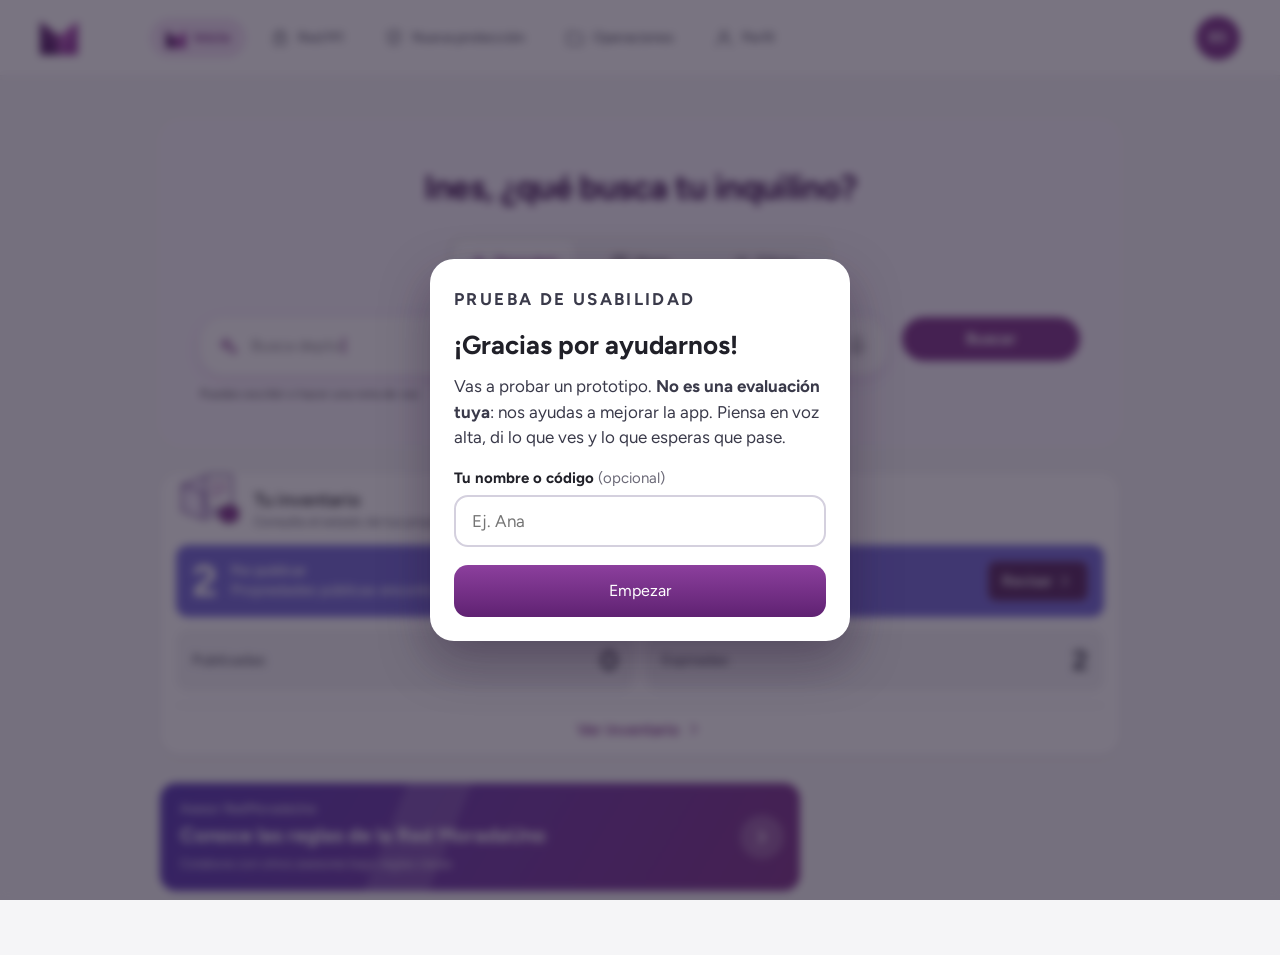
==== index.html @ 6515637b "Add files via upload" ====
<!doctype html>
<html lang="es-MX">
<head>
<meta charset="utf-8">
<meta name="viewport" content="width=device-width, initial-scale=1, viewport-fit=cover">
<style>body{margin:0}img{max-width:100%}[hidden]{display:none!important}</style>
</head>
<body>
<script src="js/config.js?v=1"></script>
<script src="js/test-mode.js?v=5"></script>
<title>Red MoradaUno · Inicio</title>
<link rel="stylesheet" href="css/ob-base.css?v=1">
<link rel="stylesheet" href="css/tabbar.css?v=6">
<link rel="stylesheet" href="css/inicio.css?v=5">
<link rel="stylesheet" href="css/inicio-search.css?v=1">

<svg width="0" height="0" style="position:absolute" aria-hidden="true">
  <defs>
    <symbol id="i-bag" viewBox="0 0 24 24"><path d="M5 8h14l-1 12H6z"/><path d="M9 8V6.5a3 3 0 0 1 6 0V8"/><path d="M9.5 12.5c.7.9 1.5 1.3 2.5 1.3s1.8-.4 2.5-1.3"/></symbol>
    <symbol id="i-shield-check" viewBox="0 0 24 24"><path d="M12 3l7 2.5V11c0 4.5-3 8-7 10-4-2-7-5.5-7-10V5.5z"/><path d="M9 12l2 2 4-4"/></symbol>
    <symbol id="i-folder" viewBox="0 0 24 24"><path d="M3 7a2 2 0 0 1 2-2h4l2 2h8a2 2 0 0 1 2 2v9a2 2 0 0 1-2 2H5a2 2 0 0 1-2-2z"/></symbol>
    <symbol id="i-user" viewBox="0 0 24 24"><circle cx="12" cy="8" r="4"/><path d="M4 21a8 8 0 0 1 16 0"/></symbol>
    <symbol id="i-ref" viewBox="0 0 24 24"><circle cx="9" cy="7" r="3"/><path d="M3 20a6 6 0 0 1 12 0M16 4l2 2 3-3M17 14l2 2 3-3"/></symbol>
    <symbol id="i-sparkle" viewBox="0 0 24 24"><path d="M10 4l1.6 4.4L16 10l-4.4 1.6L10 16l-1.6-4.4L4 10l4.4-1.6z"/><path d="M18 14l.8 2.2L21 17l-2.2.8L18 20l-.8-2.2L15 17l2.2-.8z"/></symbol>
    <symbol id="i-map" viewBox="0 0 24 24"><path d="M3 6l6-3 6 3 6-3v15l-6 3-6-3-6 3z"/><path d="M9 3v15"/><path d="M15 6v15"/></symbol>
    <symbol id="i-filters" viewBox="0 0 24 24"><path d="M4 7h16"/><path d="M7 12h10"/><path d="M10 17h4"/></symbol>
    <symbol id="i-mic" viewBox="0 0 24 24"><rect x="9" y="3" width="6" height="11" rx="3"/><path d="M5 11a7 7 0 0 0 14 0"/><path d="M12 18v3"/></symbol>
    <symbol id="i-chevron" viewBox="0 0 24 24"><path d="M6 9l6 6 6-6"/></symbol>
  </defs>
</svg>

<!-- Encabezado de desktop -->
<header class="in-appbar d-only">
  <a class="logo" href="index.html" aria-label="MoradaUno"><svg width="38" height="38" viewBox="0 0 28 28" aria-hidden="true"><path d="M0 3 L0 28 L14 28 Z" fill="#4a0f5e"/><path d="M0 3 L14 28 L14 14 Z" fill="#671e75"/><path d="M28 3 L28 28 L14 28 Z" fill="#8e2d99"/><path d="M28 3 L14 28 L14 14 Z" fill="#b14eb5"/></svg></a>
  <nav class="topnav" aria-label="Principal">
    <a class="nav-item is-active" href="index.html" aria-current="page"><svg class="icon nav-logo" viewBox="0 0 28 28" aria-hidden="true"><path d="M0 3 L0 28 L14 28 Z" fill="#4a0f5e"/><path d="M0 3 L14 28 L14 14 Z" fill="#671e75"/><path d="M28 3 L28 28 L14 28 Z" fill="#8e2d99"/><path d="M28 3 L14 28 L14 14 Z" fill="#b14eb5"/></svg><span>Inicio</span></a>
    <a class="nav-item" href="red.html"><svg class="icon"><use href="#i-bag"/></svg><span>Red M1</span></a>
    <a class="nav-item" href="#"><svg class="icon"><use href="#i-shield-check"/></svg><span>Nueva protección</span></a>
    <a class="nav-item" href="#"><svg class="icon"><use href="#i-folder"/></svg><span>Operaciones</span></a>
    <a class="nav-item" href="#"><svg class="icon"><use href="#i-user"/></svg><span>Perfil</span></a>
  </nav>
  <button class="in-avatar" type="button" aria-label="Perfil">BS</button>
</header>

<header class="in-mhead m-only"><span class="wm" role="img" aria-label="RedMoradaUno"><svg class="wm-d" viewBox="0 0 24 24" aria-hidden="true"><circle cx="4" cy="4" r="2.1"/><circle cx="12" cy="4" r="2.1"/><circle cx="20" cy="4" r="2.1"/><circle cx="4" cy="12" r="2.1"/><circle cx="12" cy="12" r="2.1"/><circle cx="20" cy="12" r="2.1"/><circle cx="4" cy="20" r="2.1"/><circle cx="12" cy="20" r="2.1"/><circle cx="20" cy="20" r="2.1"/></svg><span>Red</span><b>Morada</b><span>Uno</span></span><em class="beta">Beta</em></header>

<main class="in">
  <section class="in-sec sb" aria-labelledby="sb-title">
    <h1 id="sb-title">Ines, ¿qué busca tu inquilino?</h1>
    <div class="sb-tabs" role="group" aria-label="Modo de búsqueda">
      <button class="sb-tab is-active" type="button" aria-pressed="true"><svg class="icon"><use href="#i-sparkle"/></svg><span>Descubrir</span></button>
      <a class="sb-tab" href="mapa.html"><svg class="icon"><use href="#i-map"/></svg><span>Mapa</span></a>
      <a class="sb-tab" href="red.html"><svg class="icon"><use href="#i-filters"/></svg><span>Filtros</span></a>
    </div>
    <form class="sb-form" id="sb-form" role="search" autocomplete="off">
      <div class="sb-field" id="sb-field">
        <svg class="icon sb-spark"><use href="#i-sparkle"/></svg>
        <div class="sb-body">
          <div class="sb-ghost" aria-hidden="true"><span id="sb-ghost-text"></span><span class="sb-caret"></span></div>
          <textarea id="sb-query" rows="1" aria-label="Describe lo que busca tu inquilino" aria-describedby="sb-hint"></textarea>
        </div>
        <button class="sb-mic" type="button" aria-label="Nota de voz"><svg class="icon"><use href="#i-mic"/></svg></button>
      </div>
      <p class="sb-hint" id="sb-hint">Puedes escribir o hacer una nota de voz</p>
      <button class="sb-btn" type="submit">Buscar</button>
    </form>
  </section>

  <section class="in-sec in-inv-sec" aria-labelledby="in-h-inv">
    <div class="in-card in-inv">
      <div class="inv-head">
        <svg class="inv-ill" viewBox="0 0 72 60" aria-hidden="true" fill="none" stroke="#5b2a86" stroke-width="1.6" stroke-linejoin="round"><path d="M10 18l22-8 22 8v26l-22 8-22-8z" fill="#efe6f8"/><path d="M10 18l22 8 22-8M32 26v26" /><rect x="34" y="8" width="26" height="34" rx="2" fill="#fff"/><path d="M39 17h16M39 23h16M39 29h10" stroke="#8c2f9b"/><path d="M48 42l9-4 9 4v10l-9 4-9-4z" fill="#8c2f9b" stroke="#4a1655"/><path d="M48 42l9 4 9-4M57 46v10" stroke="#4a1655"/></svg>
        <div class="inv-ttl"><h2 id="in-h-inv">Tu inventario</h2><p>Consulta el estado de tus propiedades</p></div>
      </div>
      <div class="inv-todo">
        <b id="inv-draft">2</b>
        <div><strong>Por publicar</strong><span>Propiedades públicas encontradas</span></div>
        <a class="inv-pub" href="inventario.html#por-publicar">Revisar<svg class="icon" viewBox="0 0 24 24" aria-hidden="true"><path d="M9 18l6-6-6-6"/></svg></a>
      </div>
      <div class="inv-row">
        <a class="inv-stat is-pub" href="inventario.html#publico"><span>Publicadas</span><b id="inv-pub">0</b></a>
        <a class="inv-stat" href="inventario.html#archivadas"><span>Expiradas</span><b id="inv-exp">2</b></a>
      </div>
      <a class="inv-all" href="inventario.html">Ver inventario<svg class="icon" viewBox="0 0 24 24" aria-hidden="true"><path d="M9 18l6-6-6-6"/></svg></a>
    </div>
  </section>

  <section class="in-sec in-ban-sec" aria-label="Reglas de la Red MoradaUno">
    <a class="in-banner" href="#" aria-label="Conoce las reglas de la Red MoradaUno">
      <span class="ban-txt"><small>Asesor RedMoradaUno</small><b>Conoce las reglas de la Red MoradaUno</b><span>Colabora con otros asesores bajo reglas claras</span></span>
      <span class="ban-go" aria-hidden="true"><svg class="icon" viewBox="0 0 24 24"><path d="M9 18l6-6-6-6"/></svg></span>
    </a>
  </section>
</main>

<!-- Entrada a Red MoradaUno (matchmaking): modal sobre el home -->
<div class="in-overlay" id="in-overlay" hidden></div>
<section class="in-modal" id="in-modal" role="dialog" aria-modal="true" aria-labelledby="in-modal-title" hidden>
  <button class="btn-close in-modal-close" id="in-close" type="button" aria-label="Cerrar"><img src="assets/ob/x-close.svg" alt="" width="20" height="20"></button>
  <img class="in-modal-ill" src="assets/ob/welcome-illustration-full.svg" alt="" width="150" height="150">
  <h2 id="in-modal-title">Ya tienes acceso anticipado a <span class="wm" role="img" aria-label="RedMoradaUno"><svg class="wm-d" viewBox="0 0 24 24" aria-hidden="true"><circle cx="4" cy="4" r="2.1"/><circle cx="12" cy="4" r="2.1"/><circle cx="20" cy="4" r="2.1"/><circle cx="4" cy="12" r="2.1"/><circle cx="12" cy="12" r="2.1"/><circle cx="20" cy="12" r="2.1"/><circle cx="4" cy="20" r="2.1"/><circle cx="12" cy="20" r="2.1"/><circle cx="20" cy="20" r="2.1"/></svg><span>Red</span><b>Morada</b><span>Uno</span></span> <em class="beta">Beta</em></h2>
  <p>S&eacute; de los primeros asesores en compartir propiedades en una red privada de asesores verificados con reglas claras desde el inicio</p>
  <a class="btn btn--primary" id="in-join" href="onboarding.html">Comenzar</a>
</section>

<div class="states" id="states">
  <button class="states-btn" id="states-btn" type="button" aria-haspopup="true" aria-expanded="false">Estados <svg class="icon" viewBox="0 0 24 24"><path d="M6 9l6 6 6-6"/></svg></button>
  <ul class="states-menu" id="states-menu" hidden></ul>
</div>

<script>document.body.dataset.tab="inicio"</script>
<script src="js/tabbar.js?v=3"></script>
<script src="js/inicio-inv.js?v=1"></script>
<script src="js/inicio.js?v=4"></script>
<script src="js/inicio-search.js?v=2"></script>

</body>
</html>
---- css/ob-base.css ----
/* Base compartida: Inicio (home core) y Onboarding */
@font-face{font-family:"Figtree";font-weight:400;font-display:swap;src:url("../assets/fonts/figtree-latin-400-normal.woff2") format("woff2")}
@font-face{font-family:"Figtree";font-weight:500;font-display:swap;src:url("../assets/fonts/figtree-latin-500-normal.woff2") format("woff2")}
@font-face{font-family:"Figtree";font-weight:600;font-display:swap;src:url("../assets/fonts/figtree-latin-600-normal.woff2") format("woff2")}
@font-face{font-family:"Figtree";font-weight:700;font-display:swap;src:url("../assets/fonts/figtree-latin-700-normal.woff2") format("woff2")}

:root{
  --font:"Figtree",system-ui,-apple-system,"Segoe UI",sans-serif;
  --bg:#f5f5f7; --white:#fff;
  --brand-100:#f7ebf9; --brand-600:#8c2f9b; --brand-700:#772583; --brand-900:#4a1655;
  --text:#202028; --text-2:#49495b; --text-3:#6b6b80;
  --line:#d5d5de; --line-2:#e9e9ee;
  --shadow-xl:0 20px 24px -4px rgba(71,71,71,.08),0 8px 8px -4px rgba(71,71,71,.03),0 3px 3px -1.5px rgba(71,71,71,.04);
}
*,*::before,*::after{box-sizing:border-box}
html{-webkit-text-size-adjust:100%}
body{margin:0;background:var(--bg);color:var(--text);font-family:var(--font);-webkit-font-smoothing:antialiased}
h1,h2,h3,p{margin:0}
a{color:inherit;text-decoration:none}
button{font:inherit;color:inherit;cursor:pointer;border:0;background:none;padding:0}
img{display:block;max-width:100%}
[hidden]{display:none!important}
.icon{width:20px;height:20px;flex:none;fill:none;stroke:currentColor;stroke-width:1.8;stroke-linecap:round;stroke-linejoin:round}

/* Botón principal (gradiente morado del M1 DS) */
.btn{position:relative;display:flex;align-items:center;justify-content:center;gap:6px;width:100%;padding:11px 14px;border-radius:8px;font-size:16px;line-height:24px;font-weight:600;overflow:hidden;transition:filter .15s,transform .1s}
.btn:active{transform:scale(.98)}
.btn--primary{color:#fff;border:2px solid rgba(255,255,255,.12);background:url("../assets/ob/button-primary-bg.png") center/cover no-repeat,var(--brand-700);box-shadow:0 1px 2px rgba(71,71,71,.05)}
.btn--primary::after{content:"";position:absolute;inset:0;border-radius:inherit;box-shadow:inset 0 0 0 1px rgba(71,71,71,.18),inset 0 -2px 0 rgba(71,71,71,.05);pointer-events:none}
.btn--primary:hover:not(:disabled){filter:brightness(1.08)}
.btn--primary:disabled{opacity:.5;cursor:not-allowed;filter:none}
.btn--secondary{color:var(--brand-700);background:#fff;border:1px solid #832694;box-shadow:0 1px 2px rgba(71,71,71,.05)}
.btn:focus-visible,.icon-btn:focus-visible{outline:2px solid var(--brand-600);outline-offset:2px}
.btn-close{display:flex;align-items:center;justify-content:center;width:36px;height:36px;border-radius:8px}
.btn-close img{width:20px;height:20px}
.btn-close:hover{background:var(--bg)}

/* Overlay */
.overlay{position:absolute;inset:0;z-index:30;backdrop-filter:blur(4px);-webkit-backdrop-filter:blur(4px)}
.overlay::before{content:"";position:absolute;inset:0;background:#0b0b0e;opacity:.7}

/* Selector de estados (herramienta del prototipo) */
.states{position:absolute;top:10px;right:12px;z-index:60}
.states-btn{display:inline-flex;align-items:center;gap:4px;height:28px;padding:0 10px;border-radius:999px;background:rgba(51,2,72,.9);color:#fff;font-size:12px;font-weight:600}
.states-btn .icon{width:14px;height:14px}
.states-menu{position:absolute;top:34px;right:0;width:270px;margin:0;padding:6px;list-style:none;background:#fff;border-radius:12px;box-shadow:0 12px 32px rgba(51,2,72,.22)}
.states-menu a,.states-menu button{display:block;width:100%;padding:9px 10px;border-radius:8px;font-size:14px;font-weight:500;text-align:left}
.states-menu a:hover,.states-menu button:hover{background:var(--bg)}
.states-menu a.is-current{background:var(--brand-100);color:var(--brand-700);font-weight:700}
.states-menu li:last-child{margin-top:4px;padding-top:4px;border-top:1px solid var(--line-2)}
.states-menu li:last-child button{color:var(--text-3)}

.toast{position:fixed;left:50%;bottom:calc(var(--tab-h,0px) + 56px);transform:translateX(-50%);z-index:200;width:max-content;max-width:calc(100% - 32px);padding:12px 18px;border-radius:14px;background:#330248;color:#fff;font-size:14px;font-weight:600;line-height:1.4;text-align:center;box-shadow:0 6px 18px rgba(51,2,72,.3)}
@media (min-width:900px){.toast{bottom:32px}}
@media (prefers-reduced-motion:reduce){*{animation-duration:1ms!important;animation-iteration-count:1!important;transition-duration:1ms!important}}
---- css/tabbar.css ----
:root{--tab-h:calc(80px + env(safe-area-inset-bottom))}
.tabbar{position:fixed;left:8px;right:8px;bottom:0;z-index:15;display:flex;align-items:stretch;height:var(--tab-h);padding:0 4px env(safe-area-inset-bottom);background:#fff;border-radius:32px 32px 0 0;box-shadow:0 -8px 28px rgba(51,2,72,.10);font-family:"Figtree",system-ui,-apple-system,"Segoe UI",sans-serif}
.tb-item{position:relative;flex:1;min-width:0;display:flex;flex-direction:column;align-items:center;justify-content:flex-start;gap:6px;padding:18px 0 0;color:#4a4a5e;font-size:12px;font-weight:500;line-height:1.2;text-align:center;text-decoration:none;-webkit-tap-highlight-color:transparent}
.tb-icowrap{display:flex;align-items:center;justify-content:center;width:44px;height:28px}
.tb-ico{width:26px;height:26px;fill:none;stroke:currentColor;stroke-width:1.9;stroke-linecap:round;stroke-linejoin:round}
.tb-dots{fill:currentColor;stroke:none}
.tb-item.is-active{color:#772583;font-weight:700}
.tb-item:focus-visible{outline:2px solid #772583;outline-offset:-3px;border-radius:14px}
/* Botón central elevado: Protección (+) */
.tb-center{flex:1.15}
.tb-fab{position:absolute;left:50%;top:-34px;display:flex;align-items:center;justify-content:center;width:70px;height:70px;margin-left:-35px;border-radius:50%;background:rgba(119,37,131,.10);box-shadow:0 8px 22px rgba(51,2,72,.16)}
.tb-fab::before{content:"";width:56px;height:56px;border-radius:50%;background:#772583}
.tb-fab .tb-ico{position:absolute;width:30px;height:30px;color:#fff;stroke-width:2.4}
/* Solo mobile: en desktop la navegación es el menú superior */
@media (min-width:900px){
  :root{--tab-h:0px}
  .tabbar{display:none}
}
---- css/inicio.css ----
/* ---------- Inicio (home core) ---------- */
body.in-page{background:#f3f3f5}
.m-only{display:revert}
.d-only{display:none!important}
.in-appbar{display:none}

.in{padding:20px 20px calc(var(--tab-h,0px) + 56px);max-width:720px;margin:0 auto}
.in-hello{display:flex;align-items:center;gap:14px;padding-top:4px}
.in-hello h1{font-size:19px;line-height:1.2;font-weight:700}
.in-hello p{margin-top:2px;font-size:15px;color:var(--text-2)}
.in-logo{display:flex;flex:none}

.in-sec{margin-top:28px}
.in-sec h2{font-size:18px;line-height:1.3;font-weight:500}
.in-head{display:flex;align-items:center;justify-content:space-between;gap:12px}
.in-link{color:var(--brand-700);font-size:16px;font-weight:600}

.in-card{background:#fff;border-radius:22px;box-shadow:0 1px 3px rgba(51,2,72,.05)}

/* Acciones rápidas */
.in-quick{display:flex;flex-direction:column;gap:14px;margin-top:14px}
.in-act{display:flex;align-items:flex-start;gap:16px;padding:22px 20px}
.in-act-ico{display:flex;flex:none;width:30px;height:34px;align-items:center;justify-content:center;color:var(--brand-700)}
.in-act-ico .icon{width:28px;height:28px;stroke-width:1.7}
.in-dots{fill:currentColor;stroke:none}
.in-act-txt{display:flex;flex-direction:column;gap:4px;min-width:0}
.in-act-txt b{display:flex;align-items:center;gap:10px;font-size:22px;line-height:1.25;font-weight:500}
.in-act-txt span{font-size:14px;line-height:1.4;color:var(--text-2)}
.in-new{font-style:normal;padding:3px 14px;border-radius:999px;background:var(--brand-700);color:#fff;font-size:16px;font-weight:600}

/* Herramientas */
.in-tools{display:grid;grid-template-columns:repeat(3,1fr);gap:14px;margin-top:14px}
.in-tool{display:flex;flex-direction:column;align-items:center;justify-content:center;gap:10px;min-height:100px;padding:14px 6px;font-size:14px;font-weight:500;color:var(--text-2)}
.in-tool .icon{width:26px;height:26px;color:var(--text-2);stroke-width:1.6}

/* Resumen */
.in-stats{display:grid;grid-template-columns:repeat(3,1fr);margin-top:14px;padding:22px 0}
.in-stats div{display:flex;flex-direction:column;align-items:center;gap:6px;padding:4px 6px;font-size:14px;color:var(--text)}
.in-stats div+div{border-left:1px solid var(--line)}
.in-stats b{font-size:34px;line-height:1.1;font-weight:500}

/* Novedades */
.in-ref{display:flex;align-items:flex-end;gap:6px;margin-top:14px;padding:16px 0 0 18px;overflow:hidden}
.in-ref-txt{flex:1;min-width:0;padding-bottom:18px}
.in-ref-tag{display:flex;align-items:center;gap:6px;margin-bottom:6px;font-size:13px;font-weight:700;color:var(--brand-700)}
.in-ref-tag .icon{width:18px;height:18px}
.in-ref h3{font-size:19px;line-height:1.25;font-weight:700}
.in-ref-txt p:not(.in-ref-tag){margin-top:8px;font-size:14px;line-height:1.4;color:var(--text)}
.in-btn{display:inline-flex;margin-top:12px;padding:12px 22px;border-radius:8px;color:#fff;font-size:16px;font-weight:600;background:url("../assets/ob/button-primary-bg.png") center/cover no-repeat,var(--brand-700)}
.in-ref-img{flex:none;width:44%;max-width:170px;height:auto;align-self:flex-end}

.in-promos{display:grid;grid-template-columns:1fr 1fr;gap:12px;margin-top:14px}
.in-promo{display:flex;flex-direction:column;padding:16px 14px 0;overflow:hidden;min-height:330px}
.in-promo h3{font-size:19px;line-height:1.3;font-weight:700}
.in-promo p{margin-top:8px;font-size:14px;line-height:1.4;color:var(--text-2)}
.in-promo-link{margin-top:14px;text-align:center;color:var(--brand-700);font-size:17px;font-weight:600}
.in-promo img{margin:auto -6px 0;width:calc(100% + 12px);height:auto;max-width:none}
.is-lilac{background:linear-gradient(180deg,#e9e1fb 0%,#f6f2fe 100%)}
.is-blue{background:linear-gradient(180deg,#cfe2fa 0%,#e8f1fc 100%)}

/* Modal de entrada */
.in-overlay{position:fixed;inset:0;z-index:100;backdrop-filter:blur(4px);-webkit-backdrop-filter:blur(4px)}
.in-overlay::before{content:"";position:absolute;inset:0;background:#0b0b0e;opacity:.7}
.in-modal{position:fixed;left:50%;top:50%;z-index:101;width:min(358px,calc(100% - 40px));padding:26px 20px 20px;transform:translate(-50%,-50%);background:#fff;border-radius:20px;box-shadow:var(--shadow-xl);text-align:center}
.in-modal-close{position:absolute;top:14px;right:14px}
.in-modal-ill{margin:6px auto 14px}
.in-modal h2{font-size:20px;line-height:1.35;font-weight:600;padding:0 4px}
.in-modal p{margin:10px 0 22px;font-size:15px;line-height:1.45;color:var(--text-2)}
.in-modal .btn{padding:14px}

.states{top:14px}

@media (min-width:900px){
  .m-only{display:none!important}
  .d-only{display:revert!important}
  .in-appbar{display:flex!important;align-items:center;height:76px;padding:0 40px;position:relative;background:#fff;border-bottom:1px solid #ece9ee}
  .in-appbar .topnav{display:flex;align-items:center;gap:8px;position:absolute;left:150px;top:50%;transform:translateY(-50%)}
  .nav-item{display:flex;align-items:center;gap:8px;height:40px;padding:0 16px;border-radius:999px;color:var(--text-2);font-size:14px;font-weight:500}
  .nav-item .icon{width:20px;height:20px;stroke-width:1.6}
  .nav-item .nav-logo{stroke:none}
  .nav-item:hover{background:var(--bg)}
  .nav-item.is-active{background:#f1e0f5;color:var(--brand-700);font-weight:700}
  .in-avatar{margin-left:auto;width:44px;height:44px;border-radius:50%;background:var(--brand-700);color:#fff;font-size:14px;font-weight:700}
  .states{top:24px;right:96px}
  .in{max-width:1040px;padding:36px 40px 64px}
  .in-hello h1{font-size:28px}
  .in-hello p{font-size:16px}
  .in-quick{flex-direction:row}
  .in-quick .in-act{flex:1}
  .in-tools{max-width:560px}
  .in-stats{max-width:640px}
  .in-ref{max-width:none;padding-left:28px}
  .in-ref h3{font-size:24px}
  .in-ref-img{width:240px;max-width:240px}
  .in-promos{grid-template-columns:repeat(2,1fr)}
  .in-promo{min-height:300px;padding:22px 22px 0}
  .in-promo img{max-width:320px;margin-inline:auto}
}

/* ---------- Widget Mi inventario (home core) ---------- */
.in-inv{padding:16px;border:1px solid var(--line);box-shadow:0 1px 3px rgba(51,2,72,.05)}
.inv-head{display:flex;align-items:center;gap:16px}
.inv-ico{display:flex;align-items:center;justify-content:center;flex:none;width:40px;height:40px;border-radius:12px;background:#f1e0f5;color:var(--brand-700)}
.inv-ico .icon{width:22px;height:22px;stroke-width:1.8}
.inv-head h2{margin:0;font-size:20px;font-weight:700}
.inv-todo{display:flex;align-items:center;gap:14px;margin-top:16px;padding:16px;border-radius:20px;background:#233f94;color:#fff;box-shadow:0 8px 20px rgba(35,63,148,.25)}
.inv-todo>b{flex:none;font-size:48px;line-height:1;font-weight:800}
.inv-todo>div{flex:1;min-width:0;display:flex;flex-direction:column;gap:2px}
.inv-todo strong{font-size:18px;font-weight:700}
.inv-todo>div span{font-size:14px;line-height:1.35;opacity:.9}
.inv-pub{display:inline-flex;align-items:center;gap:4px;flex:none;height:44px;padding:0 16px;border-radius:999px;background:#fff;color:#233f94;font-size:16px;font-weight:700}
.inv-pub .icon,.inv-all .icon{width:18px;height:18px;stroke-width:2}
.inv-row{display:grid;grid-template-columns:1fr 1fr;gap:12px;margin-top:12px}
.inv-stat{display:flex;align-items:center;justify-content:space-between;gap:8px;padding:14px 16px;border:1.5px solid #d9d6dc;border-radius:16px;background:#fff;color:var(--text-2);font-size:15px;font-weight:600}
.inv-stat b{font-size:28px;font-weight:800;color:var(--text)}
.inv-stat.is-pub{background:#f9f2fa;border-color:#e0c3e6}
.inv-stat.is-pub b{color:var(--brand-700)}
.inv-all{display:flex;align-items:center;justify-content:center;gap:6px;margin-top:16px;padding-top:16px;border-top:1px solid var(--line);color:var(--brand-700);font-size:17px;font-weight:700}
.inv-pub:focus-visible,.inv-stat:focus-visible,.inv-all:focus-visible{outline:2px solid var(--brand-700);outline-offset:2px}
@media (max-width:380px){.inv-todo{flex-wrap:wrap}.inv-pub{margin-left:auto}}

/* ---------- Modal de entrada: versión mobile (bottom sheet) ---------- */
@media (max-width:899px){
  .in-overlay{animation:in-fade .25s ease-out}
  .in-modal{left:0;right:0;top:auto;bottom:0;width:100%;max-height:92vh;max-height:92dvh;overflow-y:auto;overscroll-behavior:contain;padding:30px 24px calc(24px + env(safe-area-inset-bottom,0px));transform:none;border-radius:28px 28px 0 0;box-shadow:0 -12px 40px rgba(11,11,14,.22);transition:transform .2s ease-out;animation:in-sheet-up .32s cubic-bezier(.2,.8,.2,1)}
  .in-modal.is-dragging{transition:none}
  .in-modal::before{content:"";position:absolute;top:10px;left:50%;width:40px;height:4px;margin-left:-20px;border-radius:999px;background:var(--line)}
  .in-modal-close{top:10px;right:10px;width:44px;height:44px}
  .in-modal-ill{width:176px;height:176px;margin:10px auto 18px}
  .in-modal h2{font-size:22px;line-height:1.3;padding:0}
  .in-modal p{margin:12px 0 26px;font-size:16px}
  .in-modal .btn{min-height:52px;font-size:17px}
}
@keyframes in-sheet-up{from{transform:translateY(100%)}to{transform:none}}
@keyframes in-fade{from{opacity:0}}

/* Modal de bienvenida: igualar Figma */
.in-modal{text-align:left}
.in-modal h2{font-size:22px;line-height:32px;font-weight:500;padding:0}
.in-modal p{font-size:14px;line-height:20px;margin:10px 0 20px}
.in-modal-ill{margin:6px 0 10px}
.in-modal .btn{min-height:44px;font-size:16px;padding:10px}
.wm{display:inline-flex;align-items:center;gap:0;font-size:1em;line-height:1;letter-spacing:-.02em;white-space:nowrap}
.wm span{font-weight:300}.wm span:first-of-type{color:var(--brand-600)}.wm b{font-weight:700}
.wm-d{width:.7em;height:.7em;margin-right:2px;fill:var(--brand-600);align-self:flex-start}
.beta{display:inline-block;padding:1px 8px;border-radius:999px;background:#4b2bb0;color:#fff;font-size:13px;font-style:normal;font-weight:600;line-height:20px;vertical-align:middle}
@media (max-width:899px){
  .in-modal{padding:16px 16px calc(16px + env(safe-area-inset-bottom,0px));border-radius:16px 16px 0 0}
  .in-modal::before{display:none}
  .in-modal-close{top:8px;right:8px;width:36px;height:36px}
  .in-modal-ill{width:100%;max-width:240px;height:auto;aspect-ratio:1;margin:8px 0 6px}
  .in-modal h2{font-size:22px;line-height:32px;padding:0}
  .in-modal p{font-size:14px;margin:8px 0 18px}
  .in-modal .btn{min-height:44px;font-size:16px}
}

/* ---------- Home: igualar diseño (mobile) ---------- */
.in-mhead{display:flex;align-items:center;gap:8px;padding:14px 20px 12px;font-size:26px;background:var(--bg)}
.in-mhead .wm{font-size:26px}
@media (max-width:899px){
  .in{padding:0 0 calc(var(--tab-h,0px) + 40px);max-width:none}
  .in-sec{margin-top:20px;padding:0 20px}
  .in .sb{position:relative;overflow:hidden;margin:0;padding:22px 20px 24px;border-radius:0;background:#ece4f7}
  .in .sb::before{content:"";position:absolute;right:-30px;top:-20px;width:260px;height:200px;background:radial-gradient(circle,#d8c8ee 3px,transparent 3.5px) 0 0/22px 22px;-webkit-mask:linear-gradient(200deg,#000 20%,transparent 70%);mask:linear-gradient(200deg,#000 20%,transparent 70%);pointer-events:none}
  .in .sb>*{position:relative}
  .sb h1{font-size:24px;color:#4a1655}
  .sb-tabs{background:#f4f1f8}
}
.in-inv-sec .in-inv{padding:16px;border:0;border-radius:20px;box-shadow:0 2px 10px rgba(51,2,72,.08)}
.inv-head{align-items:center;gap:10px}
.inv-ill{flex:none;width:72px;height:60px;margin:-26px 0 0 -4px}
.inv-ttl h2{margin:0;font-size:18px;line-height:1.25;font-weight:600}
.inv-ttl p{margin:2px 0 0;font-size:13px;line-height:1.35;color:var(--text-2)}
.inv-todo{margin-top:14px;padding:14px 16px;border-radius:12px;background:#6a5fd6;box-shadow:none}
.inv-todo>b{font-size:44px;font-weight:700}
.inv-todo strong{font-size:14px;font-weight:600}
.inv-todo>div span{font-size:15px;line-height:1.3;font-weight:500;opacity:1}
.inv-pub{height:40px;padding:0 14px;border-radius:8px;background:#4a1655;color:#fff;font-size:15px;font-weight:600;box-shadow:inset 0 0 0 1px rgba(255,255,255,.18)}
.inv-row{gap:12px;margin-top:12px}
.inv-stat{padding:14px 16px;border:0;border-radius:12px;background:#f1f1f4;color:var(--text-2);font-size:15px;font-weight:500}
.inv-stat b{font-size:28px;font-weight:700;color:#3d3d4d}
.inv-stat.is-pub{background:#f1f1f4}
.inv-stat.is-pub b{color:#3d3d4d}
.inv-all{margin-top:14px;padding-top:14px;font-size:16px;font-weight:600}
.in-banner{position:relative;display:flex;align-items:center;gap:12px;padding:18px 16px 18px 20px;border-radius:16px;overflow:hidden;color:#fff;background:linear-gradient(120deg,#4b2bb0 0%,#6a2a9e 55%,#772583 100%)}
.in-banner::before{content:"";position:absolute;top:-30%;left:35%;width:60px;height:180%;background:rgba(255,255,255,.14);transform:rotate(22deg)}
.ban-txt{position:relative;flex:1;min-width:0;display:flex;flex-direction:column;gap:6px}
.ban-txt small{font-size:13px;font-weight:500;opacity:.9}
.ban-txt b{font-size:20px;line-height:1.35;font-weight:700}
.ban-txt span{font-size:13px;line-height:1.4;opacity:.95}
.ban-go{position:relative;display:grid;place-items:center;flex:none;width:44px;height:44px;border-radius:50%;background:rgba(255,255,255,.22)}
.ban-go .icon{width:22px;height:22px;stroke-width:2.2}
@media (min-width:900px){.in-mhead{display:none}.in-banner{max-width:640px}}
---- css/inicio-search.css ----
/* ---------- Búsqueda del home (describir · mapa · filtros) ---------- */
.in .sb{margin-top:8px;padding:26px 18px 22px;background:#f8f4fd;border-radius:22px}
.sb h1{margin:0;text-align:center;font-size:23px;line-height:1.2;font-weight:700;letter-spacing:-.02em;color:#330248;text-wrap:balance}

.sb-tabs{display:flex;gap:4px;margin-top:18px;padding:6px;background:#f2f0f3;border-radius:14px}
.sb-tab{flex:1;min-width:0;display:flex;align-items:center;justify-content:center;gap:6px;height:40px;border:0;border-radius:10px;background:transparent;color:#4a4550;font:inherit;font-size:14px;font-weight:600;cursor:pointer}
.sb-tab .icon{width:18px;height:18px;stroke-width:2}
.sb-tab.is-active{background:#fff;color:var(--brand-700);font-weight:700;box-shadow:0 2px 6px rgba(51,2,72,.08)}
.sb-tab:focus-visible,.sb-btn:focus-visible,.sb-mic:focus-visible{outline:2px solid var(--brand-700);outline-offset:2px}

.sb-form{display:flex;flex-direction:column;margin-top:18px}
.sb-field{display:flex;align-items:flex-start;gap:12px;padding:16px;background:#fff;border:1px solid transparent;border-radius:24px;box-shadow:0 4px 18px rgba(142,45,153,.14),0 1px 3px rgba(51,2,72,.06);transition:border-color .15s,box-shadow .15s}
.sb-field.is-active{border-color:#b14eb5;box-shadow:0 4px 18px rgba(142,45,153,.14),0 0 0 3px rgba(177,78,181,.12)}
.sb-spark{width:22px;height:22px;margin-top:1px;color:var(--brand-700)}
.sb-body{position:relative;flex:1;min-width:0;display:flex;align-items:center;min-height:24px}
.sb-ghost,.sb-body textarea{font-size:15px;line-height:24px;font-weight:500}
.sb-ghost{position:absolute;inset:0;display:flex;align-items:center;white-space:nowrap;overflow:hidden;color:#8f8b93;pointer-events:none}
.sb-ghost span:first-child{overflow:hidden;text-overflow:ellipsis}
.sb-caret{display:inline-block;flex:none;width:2px;height:1.05em;margin-left:2px;background:var(--brand-700);border-radius:1px;animation:sb-caret 1s steps(1,end) infinite}
@keyframes sb-caret{0%,45%{opacity:1}55%,100%{opacity:0}}
.sb-field.has-value .sb-ghost,.sb-field.is-active .sb-ghost{display:none}
.sb-body textarea{width:100%;margin:0;padding:0;border:0;outline:0;resize:none;overflow:hidden;background:transparent;color:var(--text);font-family:inherit;display:block}
.sb-mic{flex:none;display:flex;padding:0;border-radius:8px;color:#8f8b93}
.sb-mic .icon{width:24px;height:24px;stroke-width:1.8}
.sb-hint{margin:10px 0 0;font-size:13px;font-weight:500;color:#4a4550}
.sb-btn{margin-top:20px;height:52px;border-radius:10px;background:linear-gradient(135deg,#4a0f5e 0%,#772583 60%);color:#fff;font-size:17px;font-weight:700;box-shadow:0 6px 16px rgba(51,2,72,.18)}
.sb-btn:active{transform:translateY(1px)}

@media (min-width:900px){
  .in .sb{display:flex;flex-direction:column;align-items:center;padding:48px 40px 44px}
  .sb h1{font-size:34px}
  .sb-tabs{width:388px;max-width:100%;margin-top:24px;padding:8px;border-radius:16px}
  .sb-tab{height:44px}
  .sb-form{display:grid;grid-template-columns:minmax(0,1fr) 178px;grid-template-areas:"f b" "h .";column-gap:16px;width:100%;max-width:914px;margin-top:24px}
  .sb-field{grid-area:f}.sb-hint{grid-area:h;margin-top:12px;font-size:12px}
  .sb-btn{grid-area:b;align-self:start;height:44px;margin-top:0;border-radius:999px;background:var(--brand-700);box-shadow:none;font-size:16px}
  .sb-btn:hover{background:var(--brand-900)}
  .sb-ghost,.sb-body textarea{font-size:16px}
}
@media (prefers-reduced-motion:reduce){.sb-caret{animation:none}.sb-field,.sb-btn{transition:none}}
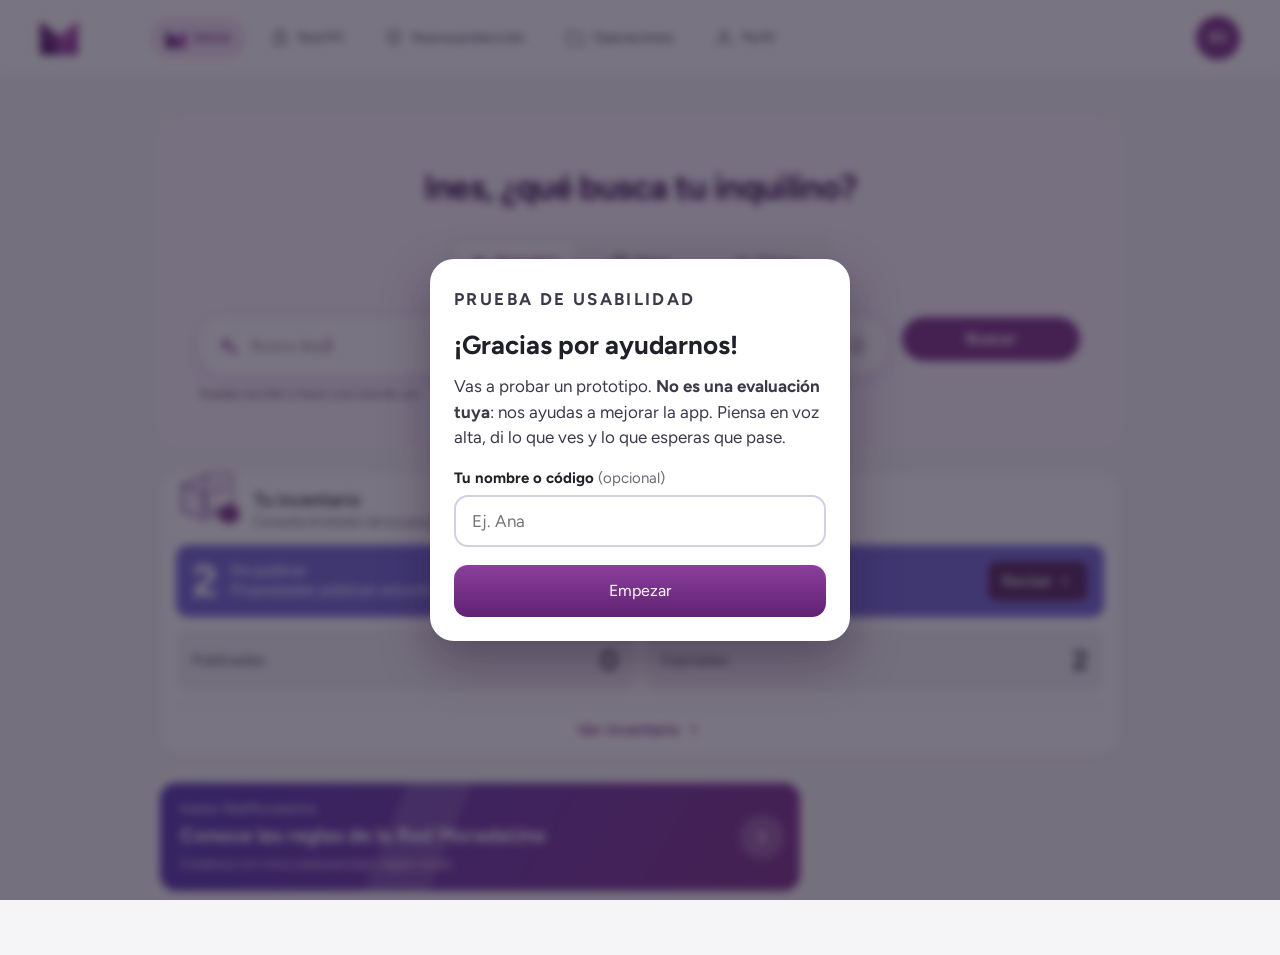
==== commit 82027854: "Add files via upload" ====
(no text change in the page or its own stylesheets)
